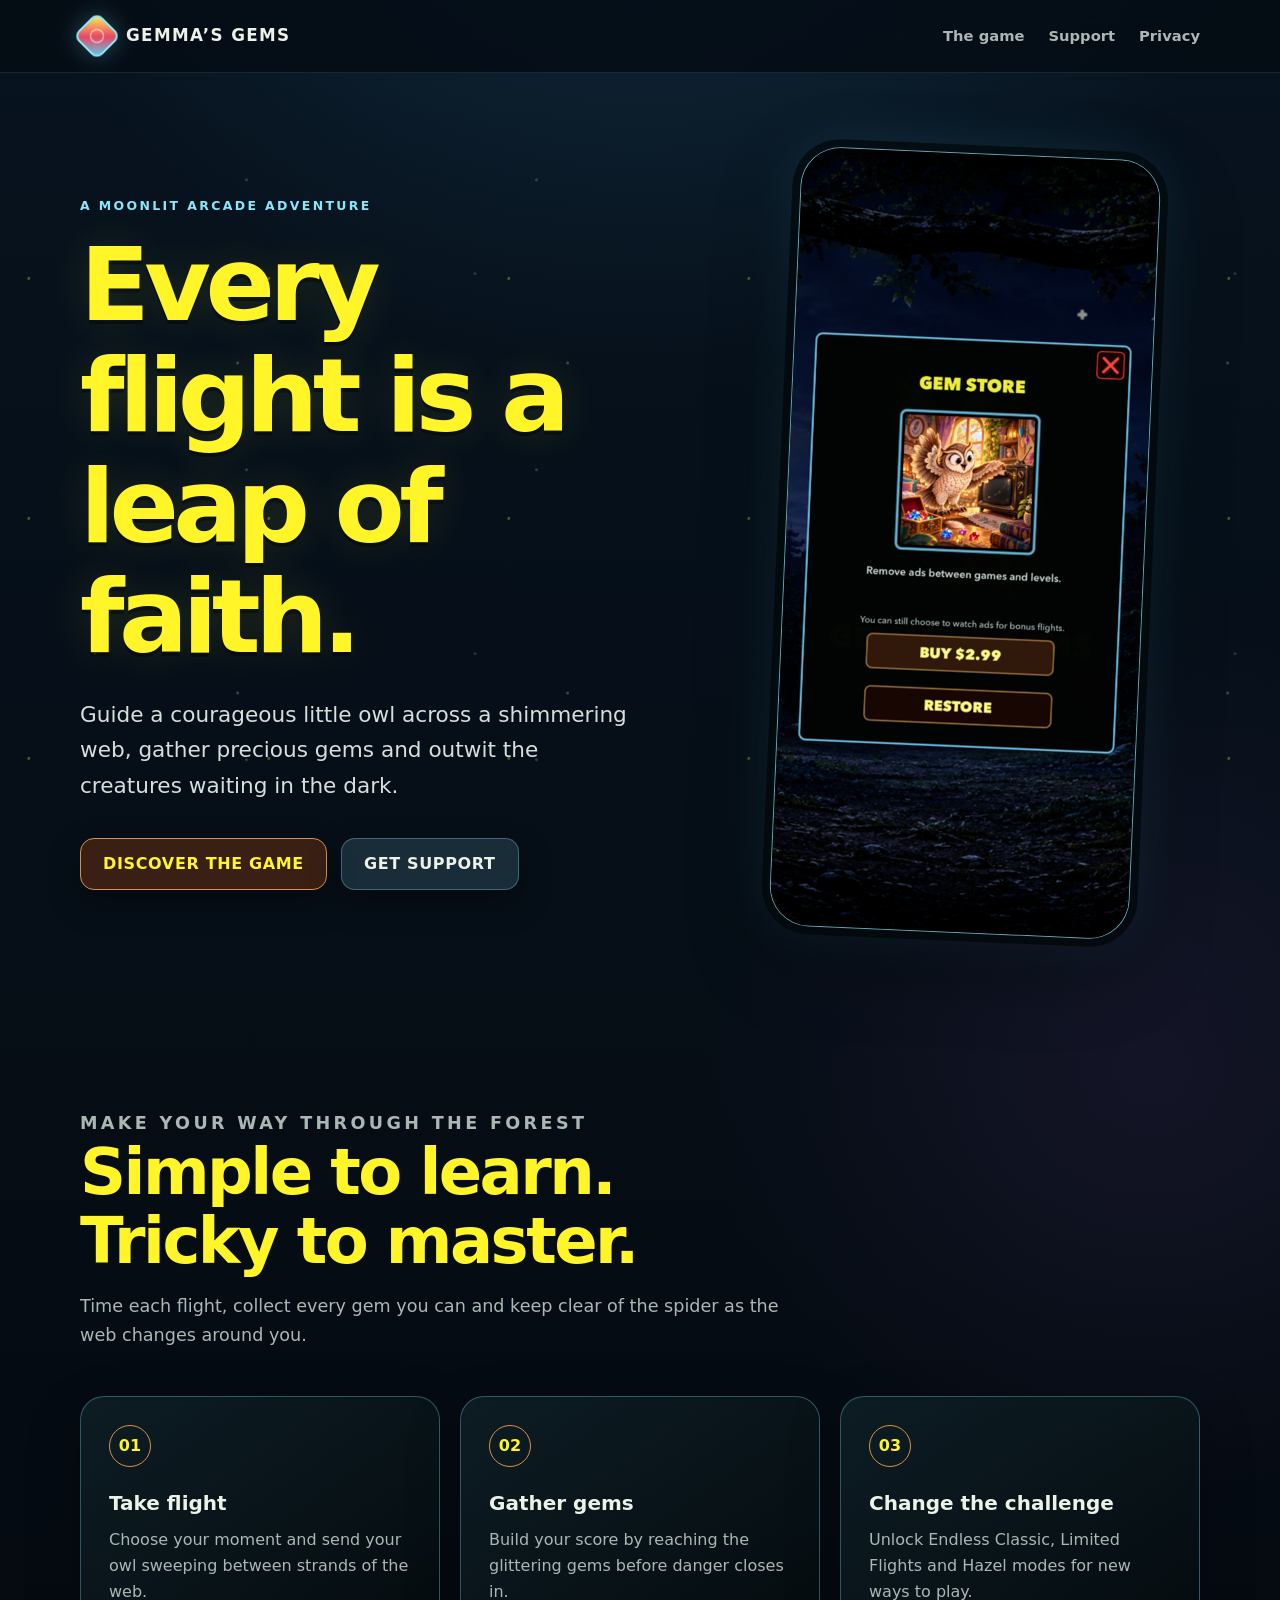
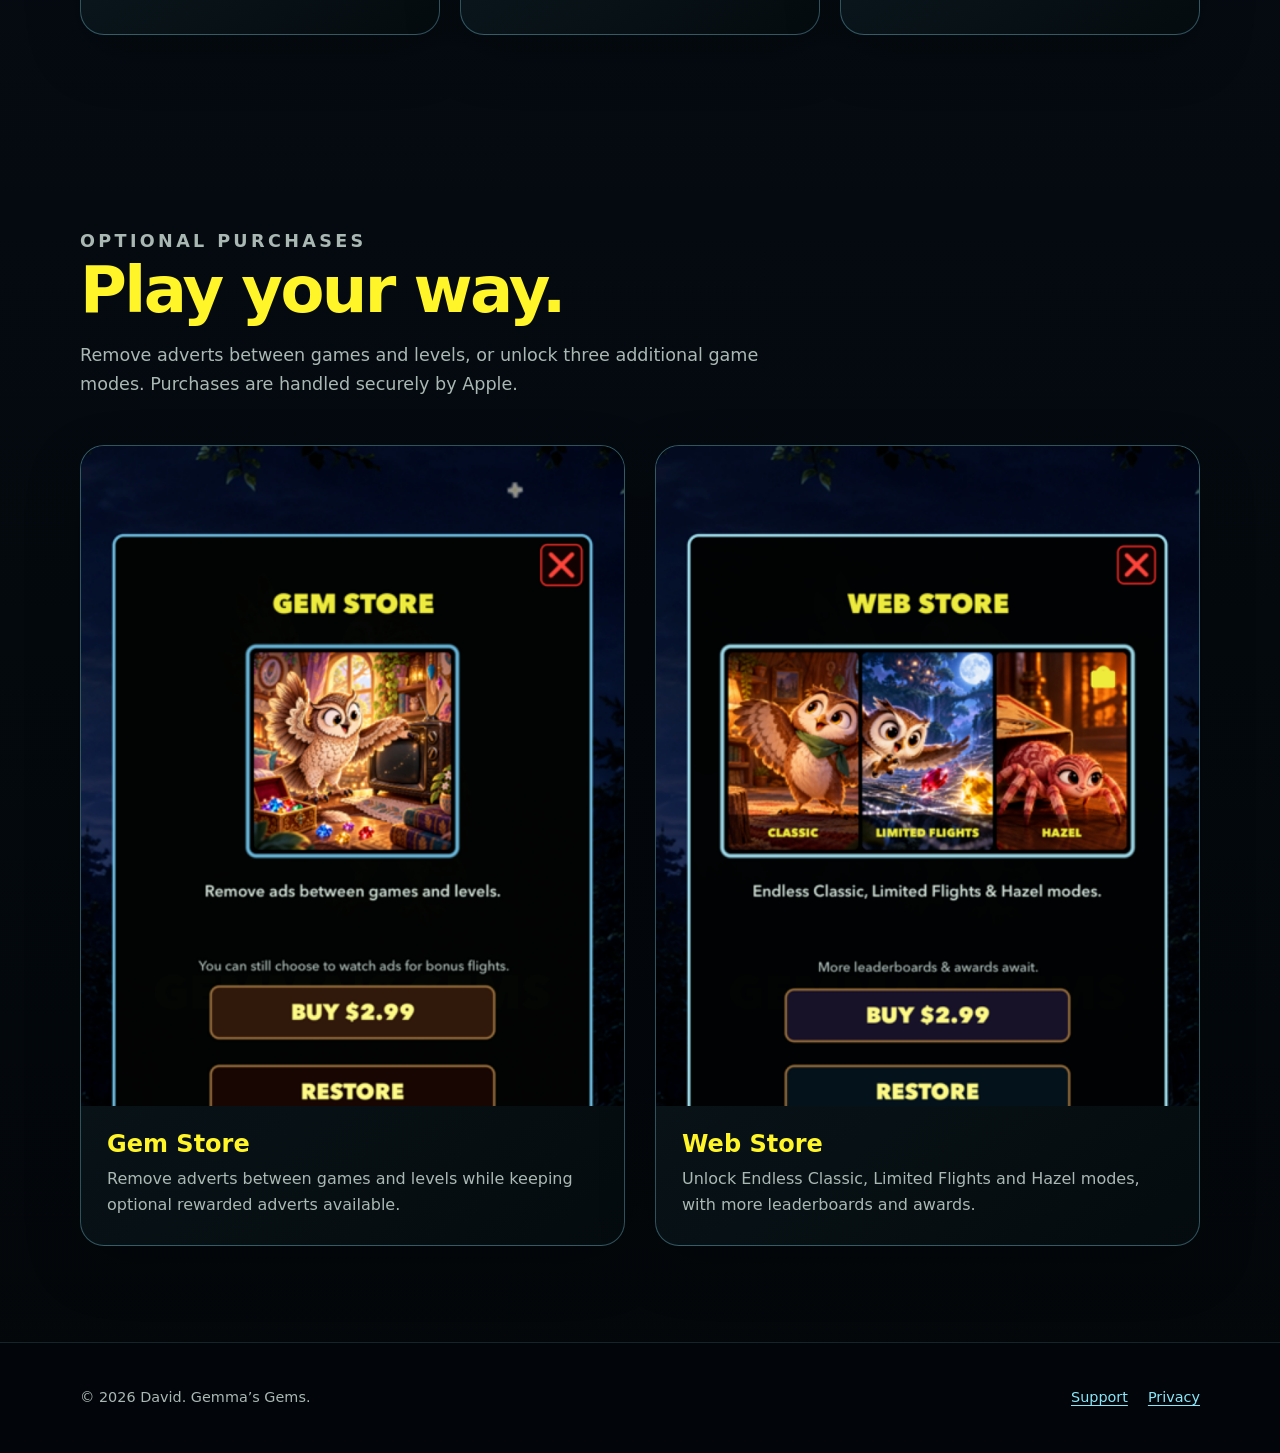
==== index.html @ 7969d190 "Add files via upload" ====
<!doctype html>
<html lang="en-GB">
<head>
    <meta charset="utf-8">
    <meta name="viewport" content="width=device-width, initial-scale=1">
    <meta name="description" content="Gemma’s Gems — guide a brave owl across a moonlit web, collect gems and discover new ways to play.">
    <meta name="theme-color" content="#07131f">
    <title>Gemma’s Gems</title>
    <link rel="stylesheet" href="styles.css">
</head>
<body>
    <header class="site-header">
        <nav class="nav" aria-label="Main navigation">
            <a class="brand" href="index.html">
                <span class="brand-mark" aria-hidden="true"></span>
                <span>Gemma’s Gems</span>
            </a>
            <div class="nav-links">
                <a href="#game">The game</a>
                <a href="support.html">Support</a>
                <a href="privacy.html">Privacy</a>
            </div>
        </nav>
    </header>

    <main>
        <section class="shell hero">
            <div>
                <p class="eyebrow">A moonlit arcade adventure</p>
                <h1>Every flight is a leap of faith.</h1>
                <p class="hero-copy">Guide a courageous little owl across a shimmering web, gather precious gems and outwit the creatures waiting in the dark.</p>
                <div class="button-row">
                    <a class="button" href="#game">Discover the game</a>
                    <a class="button secondary" href="support.html">Get support</a>
                </div>
            </div>
            <div class="hero-art" aria-label="Gem Store shown inside Gemma’s Gems">
                <div class="phone">
                    <img src="assets/gem-store.png" alt="The Gem Store in Gemma’s Gems, offering the option to remove ads.">
                </div>
            </div>
        </section>

        <section class="section" id="game">
            <div class="shell">
                <div class="section-heading">
                    <p class="eyebrow">Make your way through the forest</p>
                    <h2>Simple to learn. Tricky to master.</h2>
                    <p>Time each flight, collect every gem you can and keep clear of the spider as the web changes around you.</p>
                </div>
                <div class="feature-grid">
                    <article class="card feature-card">
                        <span class="number">01</span>
                        <h3>Take flight</h3>
                        <p>Choose your moment and send your owl sweeping between strands of the web.</p>
                    </article>
                    <article class="card feature-card">
                        <span class="number">02</span>
                        <h3>Gather gems</h3>
                        <p>Build your score by reaching the glittering gems before danger closes in.</p>
                    </article>
                    <article class="card feature-card">
                        <span class="number">03</span>
                        <h3>Change the challenge</h3>
                        <p>Unlock Endless Classic, Limited Flights and Hazel modes for new ways to play.</p>
                    </article>
                </div>
            </div>
        </section>

        <section class="section">
            <div class="shell">
                <div class="section-heading">
                    <p class="eyebrow">Optional purchases</p>
                    <h2>Play your way.</h2>
                    <p>Remove adverts between games and levels, or unlock three additional game modes. Purchases are handled securely by Apple.</p>
                </div>
                <div class="store-showcase">
                    <article class="card store-card">
                        <img src="assets/gem-store.png" alt="Gem Store screen showing the Remove Ads purchase.">
                        <div class="store-card-copy">
                            <h3>Gem Store</h3>
                            <p>Remove adverts between games and levels while keeping optional rewarded adverts available.</p>
                        </div>
                    </article>
                    <article class="card store-card">
                        <img src="assets/web-store.png" alt="Web Store screen showing the additional game modes purchase.">
                        <div class="store-card-copy">
                            <h3>Web Store</h3>
                            <p>Unlock Endless Classic, Limited Flights and Hazel modes, with more leaderboards and awards.</p>
                        </div>
                    </article>
                </div>
            </div>
        </section>
    </main>

    <footer class="site-footer">
        <div class="shell footer-inner">
            <span>© 2026 David. Gemma’s Gems.</span>
            <div class="footer-links">
                <a href="support.html">Support</a>
                <a href="privacy.html">Privacy</a>
            </div>
        </div>
    </footer>
</body>
</html>
---- styles.css ----
:root {
    color-scheme: dark;
    --night: #050b12;
    --night-soft: #0a1720;
    --panel: rgba(8, 18, 22, 0.88);
    --panel-solid: #0b171d;
    --cyan: #8ae7fa;
    --cyan-soft: rgba(138, 231, 250, 0.14);
    --gold: #fff529;
    --amber: #d99043;
    --cream: #edf2e9;
    --muted: #aab8b3;
    --line: rgba(138, 231, 250, 0.32);
    --shadow: 0 28px 80px rgba(0, 0, 0, 0.45);
    --radius: 24px;
}

* {
    box-sizing: border-box;
}

html {
    scroll-behavior: smooth;
}

body {
    margin: 0;
    min-height: 100vh;
    background:
        radial-gradient(circle at 50% -10%, rgba(46, 108, 144, 0.32), transparent 42rem),
        radial-gradient(circle at 90% 35%, rgba(86, 57, 120, 0.18), transparent 28rem),
        linear-gradient(180deg, #07131f 0%, var(--night) 46%, #03070a 100%);
    color: var(--cream);
    font-family: "Avenir Next", Avenir, system-ui, -apple-system, BlinkMacSystemFont, "Segoe UI", sans-serif;
    line-height: 1.65;
}

body::before {
    position: fixed;
    inset: 0;
    z-index: -1;
    background-image:
        radial-gradient(circle at 12% 16%, rgba(255, 245, 41, 0.68) 0 1px, transparent 2px),
        radial-gradient(circle at 72% 10%, rgba(138, 231, 250, 0.58) 0 1px, transparent 2px),
        radial-gradient(circle at 85% 62%, rgba(255, 255, 255, 0.36) 0 1px, transparent 2px),
        radial-gradient(circle at 25% 72%, rgba(138, 231, 250, 0.38) 0 1px, transparent 2px);
    background-size: 240px 240px, 330px 330px, 290px 290px, 380px 380px;
    content: "";
    opacity: 0.45;
    pointer-events: none;
}

a {
    color: var(--cyan);
    text-underline-offset: 0.2em;
}

a:hover {
    color: white;
}

img {
    display: block;
    max-width: 100%;
}

.site-header {
    position: sticky;
    top: 0;
    z-index: 20;
    border-bottom: 1px solid rgba(138, 231, 250, 0.12);
    background: rgba(5, 11, 18, 0.78);
    backdrop-filter: blur(20px);
}

.nav,
.shell {
    width: min(1120px, calc(100% - 40px));
    margin-inline: auto;
}

.nav {
    display: flex;
    min-height: 72px;
    align-items: center;
    justify-content: space-between;
    gap: 24px;
}

.brand {
    display: inline-flex;
    align-items: center;
    gap: 12px;
    color: var(--cream);
    font-size: 1.05rem;
    font-weight: 800;
    letter-spacing: 0.08em;
    text-decoration: none;
    text-transform: uppercase;
}

.brand-mark {
    display: grid;
    width: 34px;
    height: 34px;
    place-items: center;
    transform: rotate(45deg);
    border: 2px solid var(--cyan);
    border-radius: 8px;
    background: linear-gradient(135deg, #fdf557, #e94664 52%, #53d4f4);
    box-shadow: 0 0 24px rgba(138, 231, 250, 0.28);
}

.brand-mark::after {
    width: 12px;
    height: 12px;
    transform: rotate(-45deg);
    border: 1px solid rgba(255, 255, 255, 0.72);
    border-radius: 50%;
    content: "";
}

.nav-links {
    display: flex;
    align-items: center;
    gap: 24px;
}

.nav-links a {
    color: var(--muted);
    font-size: 0.92rem;
    font-weight: 700;
    text-decoration: none;
}

.nav-links a:hover,
.nav-links a[aria-current="page"] {
    color: var(--gold);
}

.hero {
    display: grid;
    min-height: min(820px, calc(100vh - 72px));
    grid-template-columns: minmax(0, 1.08fr) minmax(300px, 0.92fr);
    align-items: center;
    gap: clamp(40px, 8vw, 100px);
    padding-block: 80px;
}

.eyebrow {
    margin: 0 0 14px;
    color: var(--cyan);
    font-size: 0.78rem;
    font-weight: 800;
    letter-spacing: 0.19em;
    text-transform: uppercase;
}

h1,
h2,
h3 {
    margin-top: 0;
    line-height: 1.08;
}

h1 {
    max-width: 760px;
    margin-bottom: 24px;
    color: var(--gold);
    font-size: clamp(3rem, 8vw, 6.7rem);
    font-weight: 900;
    letter-spacing: -0.055em;
    text-shadow: 0 4px 0 rgba(0, 0, 0, 0.35), 0 0 42px rgba(255, 245, 41, 0.12);
}

.hero-copy {
    max-width: 650px;
    margin: 0 0 34px;
    color: #d6dfdb;
    font-size: clamp(1.1rem, 2vw, 1.35rem);
}

.button-row {
    display: flex;
    flex-wrap: wrap;
    gap: 14px;
}

.button {
    display: inline-flex;
    min-height: 48px;
    align-items: center;
    justify-content: center;
    padding: 12px 22px;
    border: 1px solid var(--amber);
    border-radius: 14px;
    background: #3a2014;
    color: var(--gold);
    font-weight: 900;
    letter-spacing: 0.04em;
    text-decoration: none;
    text-transform: uppercase;
    box-shadow: 0 12px 34px rgba(0, 0, 0, 0.28);
}

.button.secondary {
    border-color: var(--line);
    background: var(--cyan-soft);
    color: var(--cream);
}

.hero-art {
    position: relative;
    display: grid;
    justify-items: center;
}

.hero-art::before {
    position: absolute;
    width: 78%;
    aspect-ratio: 1;
    border-radius: 50%;
    background: radial-gradient(circle, rgba(86, 207, 243, 0.28), transparent 68%);
    content: "";
    filter: blur(8px);
}

.phone {
    position: relative;
    width: min(360px, 82vw);
    overflow: hidden;
    transform: rotate(2.5deg);
    border: 1px solid rgba(138, 231, 250, 0.7);
    border-radius: 40px;
    background: #020608;
    box-shadow: var(--shadow), 0 0 0 8px rgba(3, 10, 14, 0.8), 0 0 55px rgba(86, 207, 243, 0.18);
}

.phone img {
    width: 100%;
    aspect-ratio: 1320 / 2868;
    object-fit: cover;
}

.section {
    padding-block: 96px;
}

.section-heading {
    max-width: 720px;
    margin-bottom: 46px;
}

.section-heading h2,
.page-heading h1 {
    margin-bottom: 16px;
    color: var(--gold);
    font-size: clamp(2.2rem, 5vw, 4rem);
    letter-spacing: -0.04em;
}

.section-heading p,
.page-heading p {
    margin: 0;
    color: var(--muted);
    font-size: 1.1rem;
}

.feature-grid {
    display: grid;
    grid-template-columns: repeat(3, minmax(0, 1fr));
    gap: 20px;
}

.card {
    border: 1px solid var(--line);
    border-radius: var(--radius);
    background: linear-gradient(145deg, rgba(14, 31, 38, 0.92), rgba(5, 12, 15, 0.92));
    box-shadow: 0 20px 55px rgba(0, 0, 0, 0.24);
}

.feature-card {
    padding: 28px;
}

.feature-card .number {
    display: inline-grid;
    width: 42px;
    height: 42px;
    margin-bottom: 26px;
    place-items: center;
    border: 1px solid var(--amber);
    border-radius: 50%;
    color: var(--gold);
    font-weight: 900;
}

.feature-card h3 {
    margin-bottom: 12px;
    font-size: 1.25rem;
}

.feature-card p {
    margin: 0;
    color: var(--muted);
}

.store-showcase {
    display: grid;
    grid-template-columns: repeat(2, minmax(0, 1fr));
    gap: 30px;
}

.store-card {
    overflow: hidden;
}

.store-card img {
    width: 100%;
    max-height: 660px;
    object-fit: cover;
    object-position: center 37%;
}

.store-card-copy {
    padding: 26px;
}

.store-card-copy h3 {
    margin-bottom: 8px;
    color: var(--gold);
    font-size: 1.5rem;
}

.store-card-copy p {
    margin: 0;
    color: var(--muted);
}

.page-main {
    padding-block: 72px 110px;
}

.page-heading {
    max-width: 780px;
    margin-bottom: 42px;
}

.content-card {
    max-width: 860px;
    padding: clamp(26px, 5vw, 56px);
}

.content-card h2 {
    margin-top: 2.3em;
    margin-bottom: 0.6em;
    color: var(--cyan);
    font-size: 1.4rem;
}

.content-card h2:first-child {
    margin-top: 0;
}

.content-card p,
.content-card li {
    color: #ccd6d1;
}

.content-card strong {
    color: white;
}

.notice {
    margin: 28px 0;
    padding: 18px 20px;
    border-left: 3px solid var(--gold);
    border-radius: 0 14px 14px 0;
    background: rgba(255, 245, 41, 0.07);
}

.support-grid {
    display: grid;
    grid-template-columns: repeat(2, minmax(0, 1fr));
    gap: 20px;
}

.support-card {
    padding: 28px;
}

.support-card h2 {
    margin: 0 0 10px;
    color: var(--cyan);
    font-size: 1.3rem;
}

.support-card p {
    margin: 0;
    color: var(--muted);
}

.support-card a {
    font-weight: 800;
}

.site-footer {
    border-top: 1px solid rgba(138, 231, 250, 0.14);
    background: rgba(2, 6, 9, 0.58);
}

.footer-inner {
    display: flex;
    min-height: 110px;
    align-items: center;
    justify-content: space-between;
    gap: 24px;
    color: var(--muted);
    font-size: 0.9rem;
}

.footer-links {
    display: flex;
    gap: 20px;
}

@media (max-width: 800px) {
    .nav {
        min-height: 64px;
    }

    .nav-links {
        gap: 14px;
    }

    .nav-links a {
        font-size: 0.82rem;
    }

    .hero {
        grid-template-columns: 1fr;
        padding-block: 64px 90px;
        text-align: center;
    }

    .hero-copy,
    .button-row {
        margin-inline: auto;
        justify-content: center;
    }

    .feature-grid,
    .store-showcase,
    .support-grid {
        grid-template-columns: 1fr;
    }

    .store-card img {
        max-height: 560px;
    }

    .footer-inner {
        flex-direction: column;
        justify-content: center;
        padding-block: 26px;
        text-align: center;
    }
}

@media (max-width: 560px) {
    .nav,
    .shell {
        width: min(100% - 28px, 1120px);
    }

    .brand span:last-child {
        display: none;
    }

    .nav-links {
        gap: 12px;
    }

    .section {
        padding-block: 70px;
    }
}

@media (prefers-reduced-motion: no-preference) {
    .phone {
        animation: float 6s ease-in-out infinite;
    }

    .button {
        transition: transform 160ms ease, border-color 160ms ease, background-color 160ms ease;
    }

    .button:hover {
        transform: translateY(-2px);
    }

    @keyframes float {
        0%, 100% { transform: rotate(2.5deg) translateY(0); }
        50% { transform: rotate(1deg) translateY(-12px); }
    }
}
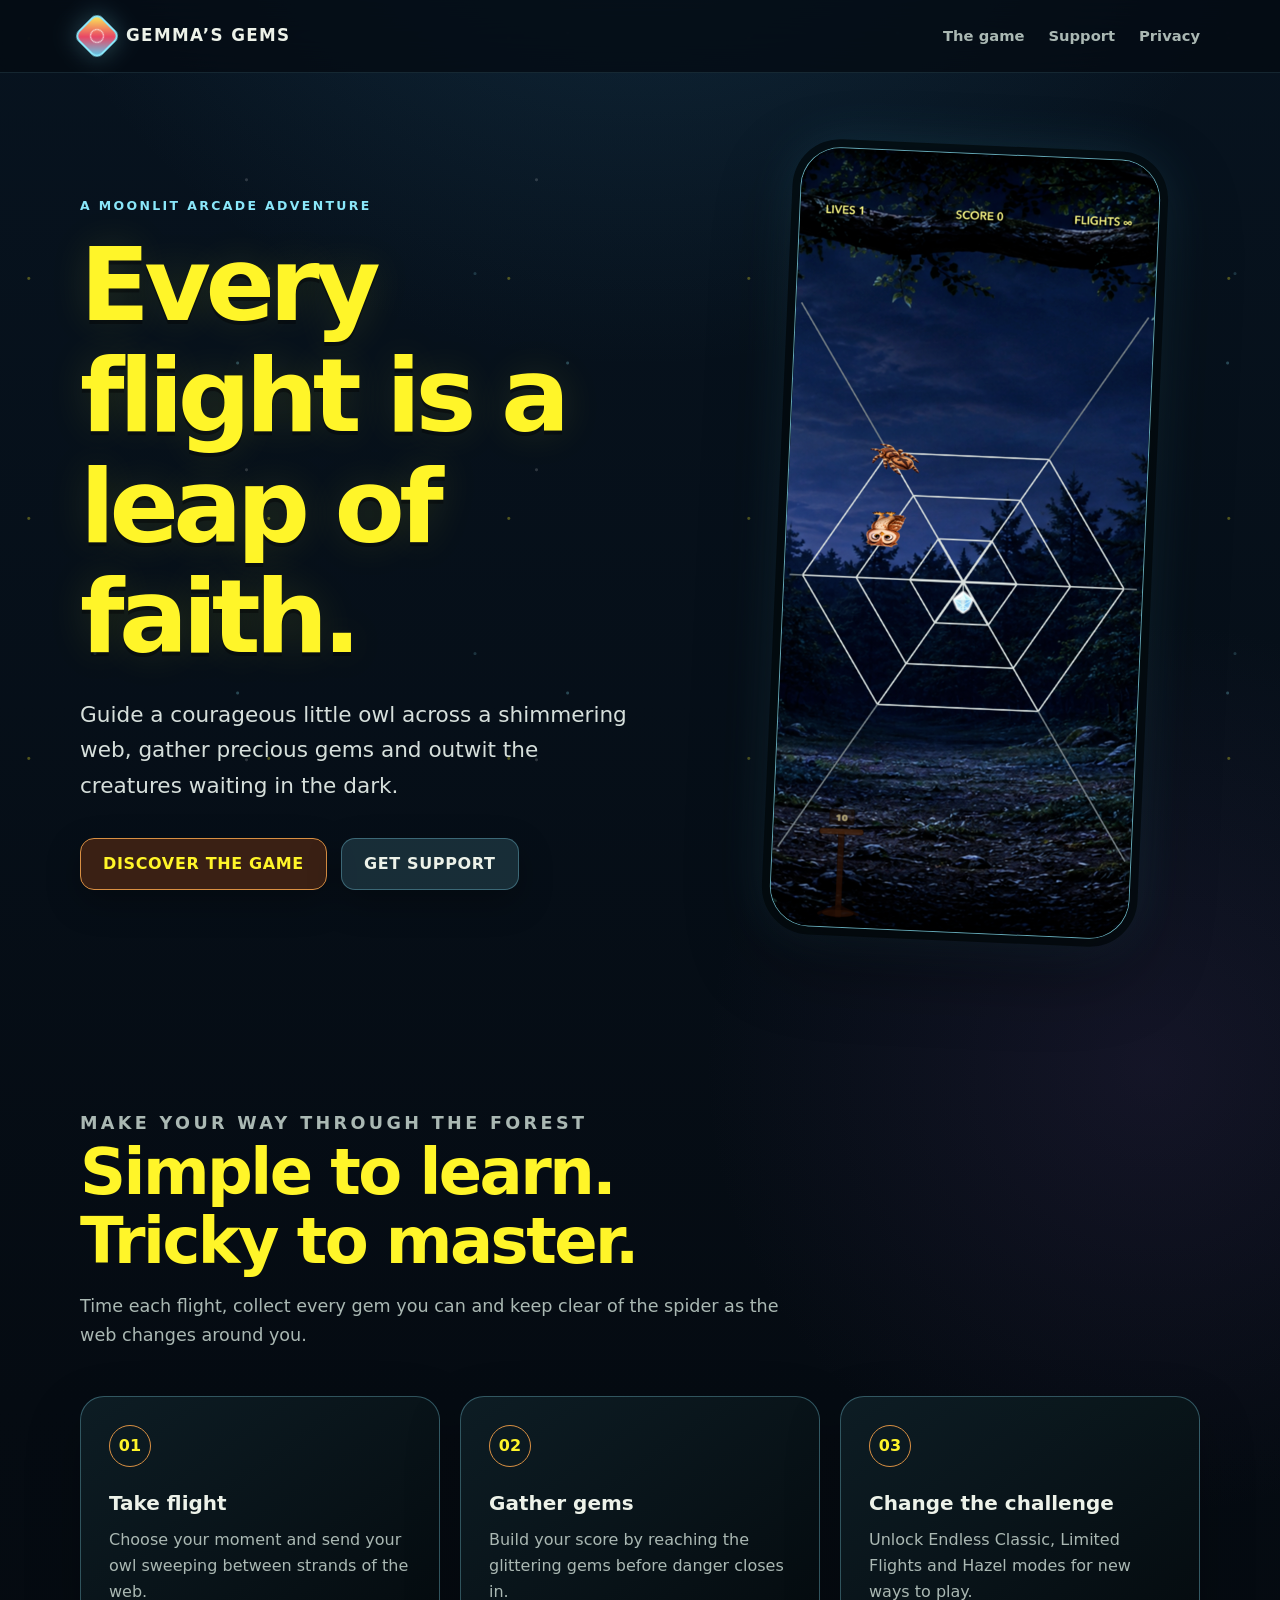
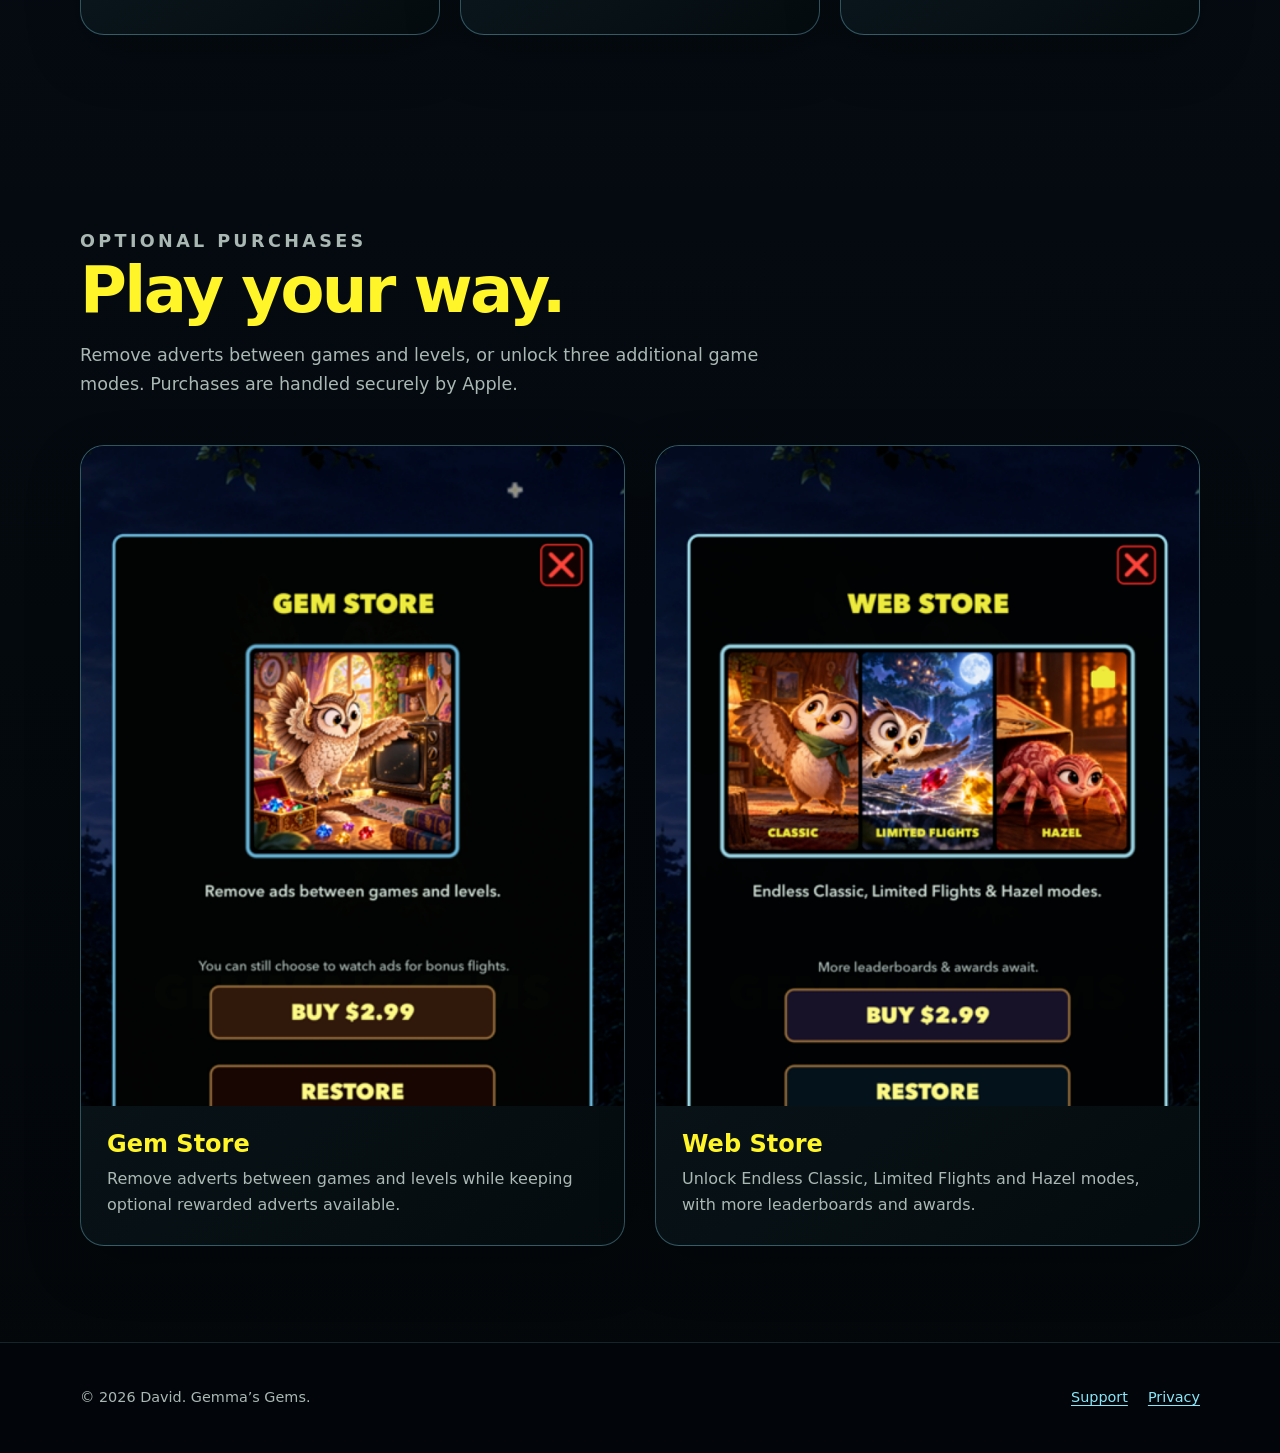
==== commit 5cdc5a5c: "Add files via upload" ====
--- a/index.html
+++ b/index.html
@@ -34,9 +34,9 @@
                     <a class="button secondary" href="support.html">Get support</a>
                 </div>
             </div>
-            <div class="hero-art" aria-label="Gem Store shown inside Gemma’s Gems">
+            <div class="hero-art" aria-label="A live round of Gemma’s Gems">
                 <div class="phone">
-                    <img src="assets/gem-store.png" alt="The Gem Store in Gemma’s Gems, offering the option to remove ads.">
+                    <img src="assets/gameplay.png" alt="Gemma’s Gems gameplay showing an owl flying across a moonlit web towards a glowing gem while a spider approaches.">
                 </div>
             </div>
         </section>
